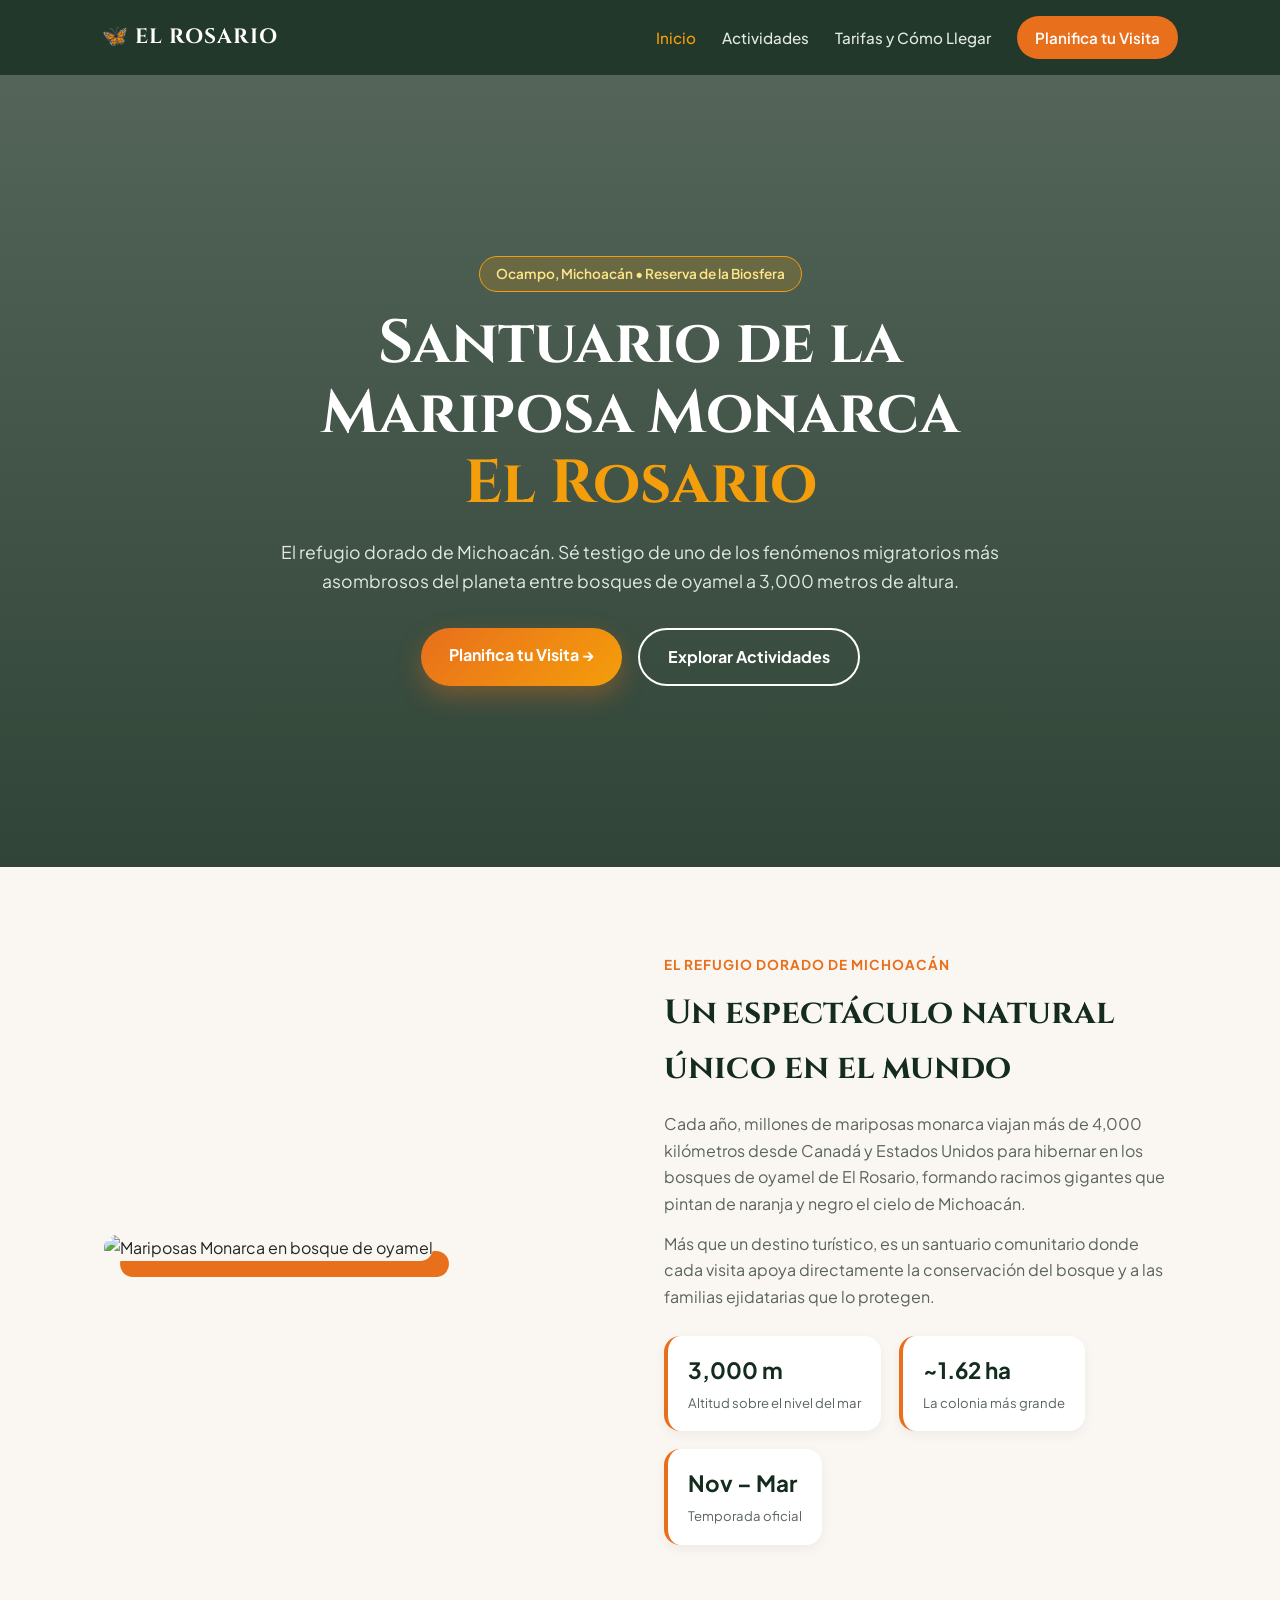
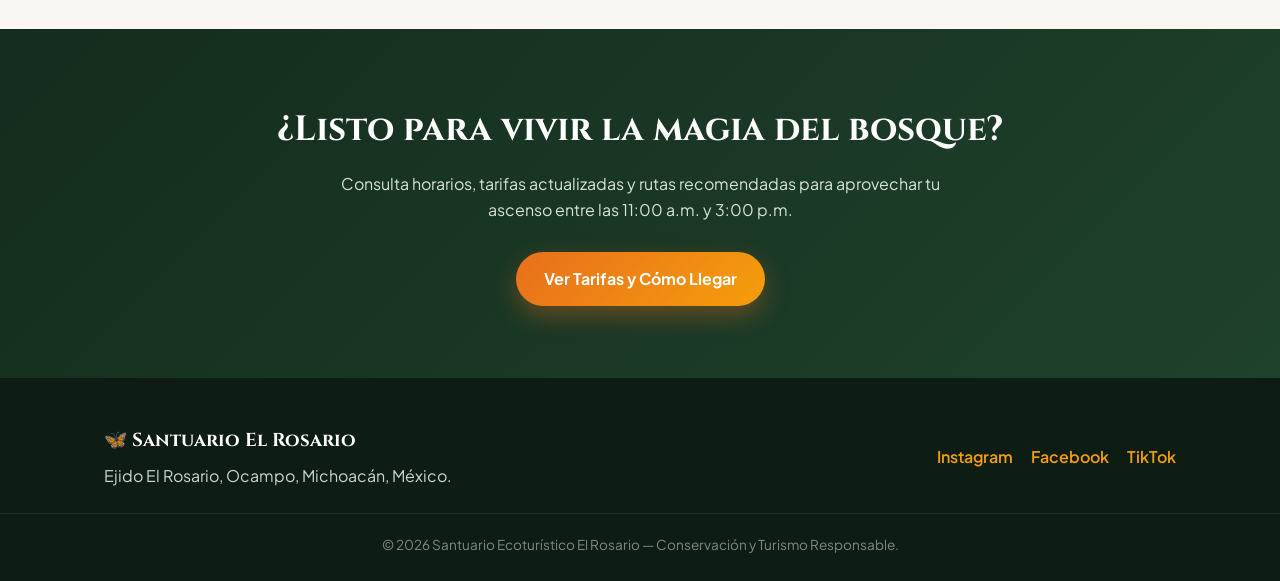
==== index.html @ 0a29eb31 "Initial commit" ====
<!DOCTYPE html>
<html lang="es">
<head>
  <meta charset="UTF-8">
  <meta name="viewport" content="width=device-width, initial-scale=1.0">
  <title>El Rosario | Santuario de la Mariposa Monarca</title>
  <link rel="preconnect" href="https://fonts.googleapis.com">
  <link rel="preconnect" href="https://fonts.gstatic.com" crossorigin>
  <link href="https://fonts.googleapis.com/css2?family=Cinzel:wght@600;700&family=Plus+Jakarta+Sans:wght@400;500;600;700&display=swap" rel="stylesheet">
  <link rel="stylesheet" href="css/style.css">
</head>
<body>

<header class="navbar">
  <a href="index.html" class="brand">🦋 EL ROSARIO</a>
  <nav class="nav-links">
    <a href="index.html" class="active">Inicio</a>
    <a href="actividades.html">Actividades</a>
    <a href="visita.html">Tarifas y Cómo Llegar</a>
    <a href="visita.html#reservar" class="btn-nav">Planifica tu Visita</a>
  </nav>
</header>

<!-- Hero Principal -->
<section class="hero">
  <div class="hero-overlay"></div>
  <div class="hero-content fade-up">
    <span class="pill">Ocampo, Michoacán • Reserva de la Biosfera</span>
    <h1>Santuario de la Mariposa Monarca <span>El Rosario</span></h1>
    <p>El refugio dorado de Michoacán. Sé testigo de uno de los fenómenos migratorios más asombrosos del planeta entre bosques de oyamel a 3,000 metros de altura.</p>
    <div class="hero-actions">
      <a href="visita.html" class="btn-primary">Planifica tu Visita →</a>
      <a href="actividades.html" class="btn-outline">Explorar Actividades</a>
    </div>
  </div>
</section>

<!-- Propuesta de valor / Intro -->
<section class="section">
  <div class="container split-grid">
    <div class="split-img reveal">
      <img src="https://images.unsplash.com/photo-1551029506-0807df4e2031?auto=format&fit=crop&w=800&q=80" alt="Mariposas Monarca en bosque de oyamel">
    </div>
    <div class="split-text reveal">
      <span class="tag">El Refugio Dorado de Michoacán</span>
      <h2>Un espectáculo natural único en el mundo</h2>
      <p>Cada año, millones de mariposas monarca viajan más de 4,000 kilómetros desde Canadá y Estados Unidos para hibernar en los bosques de oyamel de El Rosario, formando racimos gigantes que pintan de naranja y negro el cielo de Michoacán.</p>
      <p>Más que un destino turístico, es un santuario comunitario donde cada visita apoya directamente la conservación del bosque y a las familias ejidatarias que lo protegen.</p>
      <div class="highlights">
        <div class="hl-item">
          <strong>3,000 m</strong>
          <span>Altitud sobre el nivel del mar</span>
        </div>
        <div class="hl-item">
          <strong>~1.62 ha</strong>
          <span>La colonia más grande</span>
        </div>
        <div class="hl-item">
          <strong>Nov – Mar</strong>
          <span>Temporada oficial</span>
        </div>
      </div>
    </div>
  </div>
</section>

<!-- Llamado a la acción -->
<section class="cta-banner reveal">
  <div class="container">
    <h2>¿Listo para vivir la magia del bosque?</h2>
    <p>Consulta horarios, tarifas actualizadas y rutas recomendadas para aprovechar tu ascenso entre las 11:00 a.m. y 3:00 p.m.</p>
    <a href="visita.html" class="btn-primary">Ver Tarifas y Cómo Llegar</a>
  </div>
</section>

<footer class="footer">
  <div class="container footer-content">
    <div>
      <h3>🦋 Santuario El Rosario</h3>
      <p>Ejido El Rosario, Ocampo, Michoacán, México.</p>
    </div>
    <div class="socials">
      <a href="#" aria-label="Instagram">Instagram</a>
      <a href="#" aria-label="Facebook">Facebook</a>
      <a href="#" aria-label="TikTok">TikTok</a>
    </div>
  </div>
  <p class="copy">© 2026 Santuario Ecoturístico El Rosario — Conservación y Turismo Responsable.</p>
</footer>

<script src="js/app.js"></script>
</body>
</html>
---- css/style.css ----
:root {
  --forest: #142c1d;
  --forest-light: #1f422c;
  --monarch: #e86f1c;
  --monarch-glow: #f59e0b;
  --cream: #faf7f2;
  --white: #ffffff;
  --text: #222624;
  --muted: #5a635e;
}

* { box-sizing: border-box; margin: 0; padding: 0; }
html { scroll-behavior: smooth; }

body {
  font-family: 'Plus Jakarta Sans', sans-serif;
  background-color: var(--cream);
  color: var(--text);
  line-height: 1.65;
  overflow-x: hidden;
}

h1, h2, h3, .brand { font-family: 'Cinzel', serif; }

.container { max-width: 1120px; margin: 0 auto; padding: 0 24px; }
.section { padding: 84px 0; }
.bg-soft { background: #f2ece1; }

/* Navbar */
.navbar {
  position: sticky;
  top: 0;
  z-index: 100;
  display: flex;
  justify-content: space-between;
  align-items: center;
  padding: 16px 8%;
  background: rgba(20, 44, 29, 0.94);
  backdrop-filter: blur(10px);
}

.brand {
  color: var(--white);
  text-decoration: none;
  font-size: 1.3rem;
  font-weight: 700;
  letter-spacing: 1px;
}

.nav-links { display: flex; align-items: center; gap: 26px; }
.nav-links a {
  color: #e2e8e4;
  text-decoration: none;
  font-size: 0.95rem;
  font-weight: 500;
  transition: color 0.25s;
}
.nav-links a:hover, .nav-links a.active { color: var(--monarch-glow); }

.btn-nav {
  background: var(--monarch);
  color: var(--white) !important;
  padding: 9px 18px;
  border-radius: 999px;
  font-weight: 600 !important;
}
.btn-nav:hover { background: var(--monarch-glow); }

/* Hero */
.hero {
  position: relative;
  min-height: 88vh;
  display: flex;
  align-items: center;
  justify-content: center;
  text-align: center;
  padding: 80px 24px;
  background: url('https://images.unsplash.com/photo-1551029506-0807df4e2031?auto=format&fit=crop&w=1600&q=80') center/cover no-repeat;
  color: var(--white);
}

.hero-overlay {
  position: absolute;
  inset: 0;
  background: linear-gradient(180deg, rgba(20, 44, 29, 0.72) 0%, rgba(20, 44, 29, 0.88) 100%);
}

.hero-content { position: relative; z-index: 2; max-width: 780px; }

.pill {
  display: inline-block;
  background: rgba(245, 158, 11, 0.18);
  border: 1px solid var(--monarch-glow);
  color: #fde68a;
  padding: 6px 16px;
  border-radius: 999px;
  font-size: 0.85rem;
  font-weight: 600;
  margin-bottom: 18px;
}

.hero h1 { font-size: clamp(2.2rem, 5vw, 3.8rem); line-height: 1.15; margin-bottom: 18px; }
.hero h1 span { color: var(--monarch-glow); display: block; }
.hero p { font-size: 1.1rem; color: #e2e8e4; margin-bottom: 32px; }

.hero-actions { display: flex; justify-content: center; gap: 16px; flex-wrap: wrap; }

.btn-primary, .btn-outline {
  display: inline-block;
  padding: 14px 28px;
  border-radius: 999px;
  text-decoration: none;
  font-weight: 700;
  transition: transform 0.25s, box-shadow 0.25s, background 0.25s;
}

.btn-primary {
  background: linear-gradient(135deg, var(--monarch), var(--monarch-glow));
  color: var(--white);
  box-shadow: 0 10px 25px rgba(232, 111, 28, 0.35);
}
.btn-primary:hover { transform: translateY(-3px); box-shadow: 0 14px 30px rgba(232, 111, 28, 0.5); }

.btn-outline {
  border: 2px solid var(--white);
  color: var(--white);
}
.btn-outline:hover { background: var(--white); color: var(--forest); transform: translateY(-3px); }

/* Page Header (Actividades y Visita) */
.page-header {
  background: linear-gradient(135deg, var(--forest), var(--forest-light));
  color: var(--white);
  text-align: center;
  padding: 80px 24px;
}
.page-header h1 { font-size: clamp(2rem, 4vw, 3rem); margin-bottom: 14px; }
.page-header p { max-width: 680px; margin: 0 auto; color: #d8e2dc; }

/* Split Grid */
.split-grid {
  display: grid;
  grid-template-columns: repeat(auto-fit, minmax(300px, 1fr));
  gap: 48px;
  align-items: center;
}

.split-img img {
  width: 100%;
  border-radius: 22px;
  box-shadow: 16px 16px 0 var(--monarch);
}

.tag {
  display: inline-block;
  color: var(--monarch);
  font-weight: 700;
  font-size: 0.85rem;
  text-transform: uppercase;
  letter-spacing: 1px;
  margin-bottom: 8px;
}

.split-text h2 { font-size: 2.1rem; margin-bottom: 16px; color: var(--forest); }
.split-text p { color: var(--muted); margin-bottom: 14px; }

.highlights { display: flex; gap: 18px; margin-top: 26px; flex-wrap: wrap; }
.hl-item {
  background: var(--white);
  padding: 16px 20px;
  border-radius: 16px;
  border-left: 4px solid var(--monarch);
  box-shadow: 0 4px 12px rgba(0,0,0,0.05);
}
.hl-item strong { display: block; font-size: 1.4rem; color: var(--forest); }
.hl-item span { font-size: 0.82rem; color: var(--muted); }

/* Cards Actividades */
.cards-grid {
  display: grid;
  grid-template-columns: repeat(auto-fit, minmax(300px, 1fr));
  gap: 28px;
}

.activity-card {
  background: var(--white);
  border-radius: 20px;
  overflow: hidden;
  box-shadow: 0 8px 24px rgba(20, 44, 29, 0.08);
  transition: transform 0.3s, box-shadow 0.3s;
}
.activity-card:hover { transform: translateY(-8px); box-shadow: 0 16px 36px rgba(20, 44, 29, 0.14); }
.activity-card img { width: 100%; height: 220px; object-fit: cover; transition: transform 0.4s; }
.activity-card:hover img { transform: scale(1.05); }
.card-body { padding: 24px; }
.card-body h3 { color: var(--forest); margin-bottom: 10px; font-size: 1.3rem; }
.card-body p { color: var(--muted); font-size: 0.95rem; }

/* Tarifas y Horarios */
.info-grid {
  display: grid;
  grid-template-columns: repeat(auto-fit, minmax(320px, 1fr));
  gap: 32px;
}

.info-card {
  background: var(--white);
  padding: 36px;
  border-radius: 22px;
  box-shadow: 0 8px 24px rgba(20, 44, 29, 0.06);
}
.info-card h2 { color: var(--forest); margin-bottom: 20px; }

.info-list { list-style: none; display: flex; flex-direction: column; gap: 14px; color: var(--muted); }
.info-list strong { color: var(--forest); }

.price-list { list-style: none; display: flex; flex-direction: column; gap: 12px; }
.price-list li {
  display: flex;
  justify-content: space-between;
  padding-bottom: 10px;
  border-bottom: 1px dashed #dcd6cc;
}
.price-list strong { color: var(--monarch); }

.note {
  margin-top: 20px;
  padding: 14px;
  background: #edf5ef;
  border-radius: 12px;
  font-size: 0.9rem;
  color: var(--forest);
}

.map-box { border-radius: 20px; overflow: hidden; box-shadow: 0 10px 30px rgba(0,0,0,0.1); }

/* CTA Banner */
.cta-banner {
  background: linear-gradient(135deg, var(--forest), var(--forest-light));
  color: var(--white);
  text-align: center;
  padding: 72px 24px;
}
.cta-banner h2 { font-size: 2.2rem; margin-bottom: 12px; }
.cta-banner p { max-width: 600px; margin: 0 auto 28px; color: #d8e2dc; }

/* Footer */
.footer { background: #0d1d13; color: #cbd5cf; padding: 48px 0 24px; }
.footer-content { display: flex; justify-content: space-between; align-items: center; flex-wrap: wrap; gap: 20px; margin-bottom: 24px; }
.footer h3 { color: var(--white); margin-bottom: 6px; }
.socials { display: flex; gap: 18px; }
.socials a { color: var(--monarch-glow); text-decoration: none; font-weight: 600; }
.copy { text-align: center; font-size: 0.85rem; color: #7c8c82; border-top: 1px solid #1d3325; padding-top: 20px; }

/* Animaciones */
.fade-up {
  animation: fadeUp 0.9s ease forwards;
}
@keyframes fadeUp {
  from { opacity: 0; transform: translateY(28px); }
  to { opacity: 1; transform: translateY(0); }
}

.reveal {
  opacity: 0;
  transform: translateY(32px);
  transition: opacity 0.7s ease, transform 0.7s ease;
}
.reveal.visible {
  opacity: 1;
  transform: translateY(0);
}

@media (max-width: 720px) {
  .navbar { flex-direction: column; gap: 14px; }
  .nav-links { flex-wrap: wrap; justify-content: center; gap: 14px; }
}
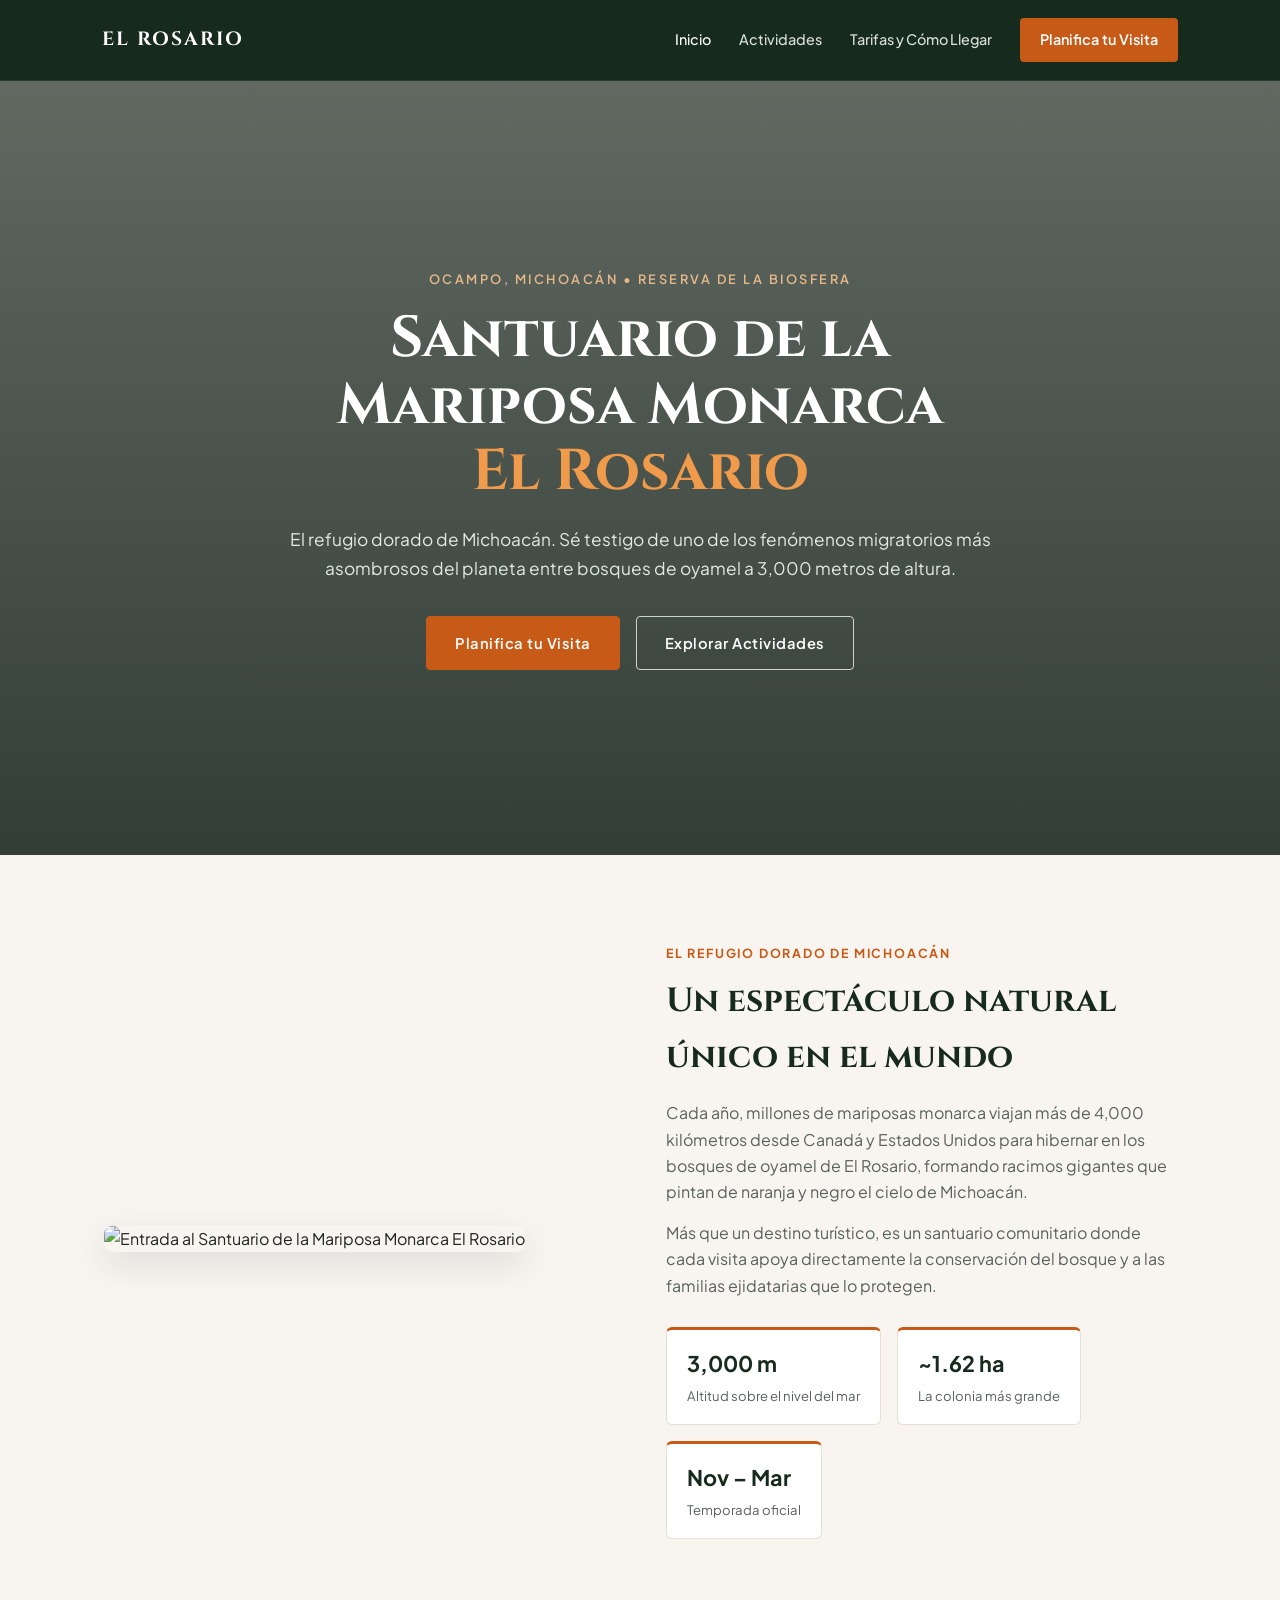
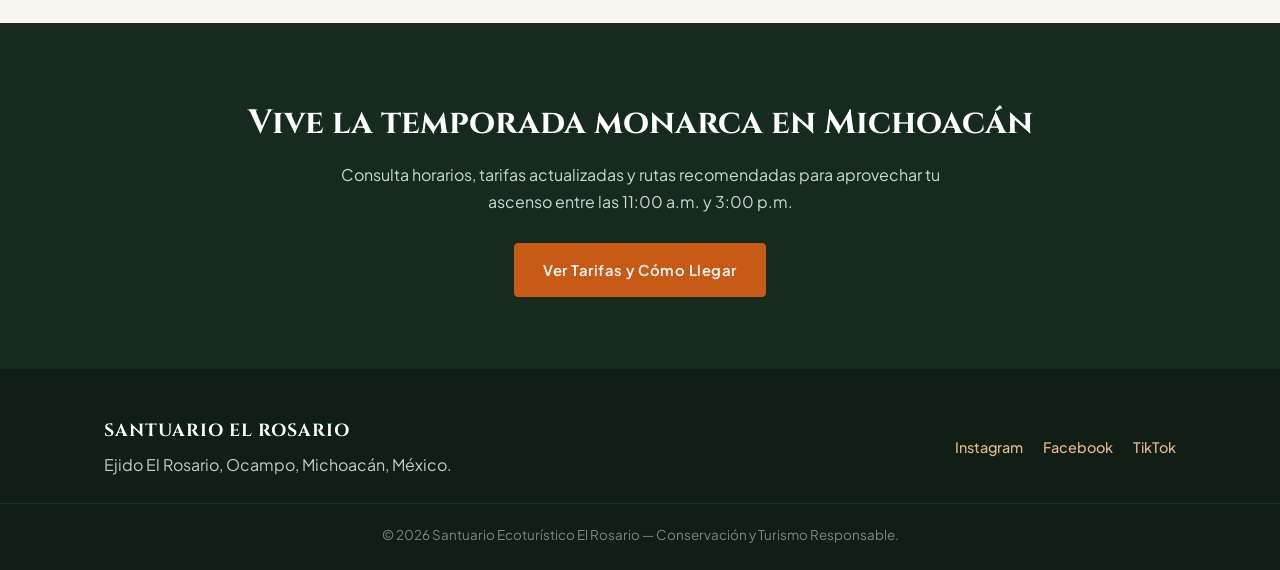
==== commit 5aa844ec: "MMonaracV1" ====
--- a/index.html
+++ b/index.html
@@ -12,7 +12,7 @@
 <body>
 
 <header class="navbar">
-  <a href="index.html" class="brand">🦋 EL ROSARIO</a>
+  <a href="index.html" class="brand">EL ROSARIO</a>
   <nav class="nav-links">
     <a href="index.html" class="active">Inicio</a>
     <a href="actividades.html">Actividades</a>
@@ -21,25 +21,23 @@
   </nav>
 </header>
 
-<!-- Hero Principal -->
 <section class="hero">
   <div class="hero-overlay"></div>
   <div class="hero-content fade-up">
-    <span class="pill">Ocampo, Michoacán • Reserva de la Biosfera</span>
+    <span class="eyebrow">Ocampo, Michoacán • Reserva de la Biosfera</span>
     <h1>Santuario de la Mariposa Monarca <span>El Rosario</span></h1>
     <p>El refugio dorado de Michoacán. Sé testigo de uno de los fenómenos migratorios más asombrosos del planeta entre bosques de oyamel a 3,000 metros de altura.</p>
     <div class="hero-actions">
-      <a href="visita.html" class="btn-primary">Planifica tu Visita →</a>
+      <a href="visita.html" class="btn-primary">Planifica tu Visita</a>
       <a href="actividades.html" class="btn-outline">Explorar Actividades</a>
     </div>
   </div>
 </section>
 
-<!-- Propuesta de valor / Intro -->
 <section class="section">
   <div class="container split-grid">
     <div class="split-img reveal">
-      <img src="https://images.unsplash.com/photo-1551029506-0807df4e2031?auto=format&fit=crop&w=800&q=80" alt="Mariposas Monarca en bosque de oyamel">
+      <img src="img/santuario.jpg" alt="Entrada al Santuario de la Mariposa Monarca El Rosario">
     </div>
     <div class="split-text reveal">
       <span class="tag">El Refugio Dorado de Michoacán</span>
@@ -64,10 +62,9 @@
   </div>
 </section>
 
-<!-- Llamado a la acción -->
 <section class="cta-banner reveal">
   <div class="container">
-    <h2>¿Listo para vivir la magia del bosque?</h2>
+    <h2>Vive la temporada monarca en Michoacán</h2>
     <p>Consulta horarios, tarifas actualizadas y rutas recomendadas para aprovechar tu ascenso entre las 11:00 a.m. y 3:00 p.m.</p>
     <a href="visita.html" class="btn-primary">Ver Tarifas y Cómo Llegar</a>
   </div>
@@ -76,13 +73,13 @@
 <footer class="footer">
   <div class="container footer-content">
     <div>
-      <h3>🦋 Santuario El Rosario</h3>
+      <h3>SANTUARIO EL ROSARIO</h3>
       <p>Ejido El Rosario, Ocampo, Michoacán, México.</p>
     </div>
     <div class="socials">
-      <a href="#" aria-label="Instagram">Instagram</a>
-      <a href="#" aria-label="Facebook">Facebook</a>
-      <a href="#" aria-label="TikTok">TikTok</a>
+      <a href="#">Instagram</a>
+      <a href="#">Facebook</a>
+      <a href="#">TikTok</a>
     </div>
   </div>
   <p class="copy">© 2026 Santuario Ecoturístico El Rosario — Conservación y Turismo Responsable.</p>
--- a/css/style.css
+++ b/css/style.css
@@ -1,12 +1,13 @@
 :root {
-  --forest: #142c1d;
-  --forest-light: #1f422c;
-  --monarch: #e86f1c;
-  --monarch-glow: #f59e0b;
-  --cream: #faf7f2;
+  --forest: #172a1e;
+  --forest-mid: #233d2c;
+  --monarch: #c85a17;
+  --monarch-hover: #a84910;
+  --cream: #f8f5f0;
   --white: #ffffff;
-  --text: #222624;
-  --muted: #5a635e;
+  --text: #1f2421;
+  --muted: #59615c;
+  --border: #e5dfd5;
 }
 
 * { box-sizing: border-box; margin: 0; padding: 0; }
@@ -24,7 +25,7 @@
 
 .container { max-width: 1120px; margin: 0 auto; padding: 0 24px; }
 .section { padding: 84px 0; }
-.bg-soft { background: #f2ece1; }
+.bg-soft { background: #efeae0; }
 
 /* Navbar */
 .navbar {
@@ -34,145 +35,154 @@
   display: flex;
   justify-content: space-between;
   align-items: center;
-  padding: 16px 8%;
-  background: rgba(20, 44, 29, 0.94);
-  backdrop-filter: blur(10px);
+  padding: 18px 8%;
+  background: var(--forest);
+  border-bottom: 1px solid rgba(255, 255, 255, 0.08);
 }
 
 .brand {
   color: var(--white);
   text-decoration: none;
-  font-size: 1.3rem;
+  font-size: 1.2rem;
   font-weight: 700;
-  letter-spacing: 1px;
-}
-
-.nav-links { display: flex; align-items: center; gap: 26px; }
+  letter-spacing: 2px;
+}
+
+.nav-links { display: flex; align-items: center; gap: 28px; }
 .nav-links a {
-  color: #e2e8e4;
+  color: #d9e0dc;
   text-decoration: none;
-  font-size: 0.95rem;
+  font-size: 0.9rem;
   font-weight: 500;
-  transition: color 0.25s;
-}
-.nav-links a:hover, .nav-links a.active { color: var(--monarch-glow); }
+  transition: color 0.2s;
+}
+.nav-links a:hover, .nav-links a.active { color: var(--white); }
 
 .btn-nav {
   background: var(--monarch);
   color: var(--white) !important;
-  padding: 9px 18px;
-  border-radius: 999px;
+  padding: 10px 20px;
+  border-radius: 4px;
   font-weight: 600 !important;
-}
-.btn-nav:hover { background: var(--monarch-glow); }
+  transition: background 0.2s;
+}
+.btn-nav:hover { background: var(--monarch-hover); }
 
 /* Hero */
 .hero {
   position: relative;
-  min-height: 88vh;
+  min-height: 86vh;
   display: flex;
   align-items: center;
   justify-content: center;
   text-align: center;
   padding: 80px 24px;
-  background: url('https://images.unsplash.com/photo-1551029506-0807df4e2031?auto=format&fit=crop&w=1600&q=80') center/cover no-repeat;
+  background: url('../img/mariposas.jpg') center/cover no-repeat;
   color: var(--white);
 }
 
 .hero-overlay {
   position: absolute;
   inset: 0;
-  background: linear-gradient(180deg, rgba(20, 44, 29, 0.72) 0%, rgba(20, 44, 29, 0.88) 100%);
-}
-
-.hero-content { position: relative; z-index: 2; max-width: 780px; }
-
-.pill {
+  background: linear-gradient(180deg, rgba(16, 30, 21, 0.65) 0%, rgba(16, 30, 21, 0.85) 100%);
+}
+
+.hero-content { position: relative; z-index: 2; max-width: 760px; }
+
+.eyebrow {
   display: inline-block;
-  background: rgba(245, 158, 11, 0.18);
-  border: 1px solid var(--monarch-glow);
-  color: #fde68a;
-  padding: 6px 16px;
-  border-radius: 999px;
-  font-size: 0.85rem;
+  font-size: 0.8rem;
   font-weight: 600;
-  margin-bottom: 18px;
-}
-
-.hero h1 { font-size: clamp(2.2rem, 5vw, 3.8rem); line-height: 1.15; margin-bottom: 18px; }
-.hero h1 span { color: var(--monarch-glow); display: block; }
-.hero p { font-size: 1.1rem; color: #e2e8e4; margin-bottom: 32px; }
+  letter-spacing: 2.5px;
+  text-transform: uppercase;
+  color: #e6b88a;
+  margin-bottom: 16px;
+}
+
+.hero h1 { font-size: clamp(2.2rem, 5vw, 3.6rem); line-height: 1.15; margin-bottom: 20px; }
+.hero h1 span { color: #f09a4b; display: block; }
+.hero p { font-size: 1.08rem; color: #e4e8e5; margin-bottom: 34px; }
 
 .hero-actions { display: flex; justify-content: center; gap: 16px; flex-wrap: wrap; }
 
+/* Botones naturales y sobrios */
 .btn-primary, .btn-outline {
   display: inline-block;
   padding: 14px 28px;
-  border-radius: 999px;
+  border-radius: 4px;
   text-decoration: none;
-  font-weight: 700;
-  transition: transform 0.25s, box-shadow 0.25s, background 0.25s;
+  font-size: 0.92rem;
+  font-weight: 600;
+  letter-spacing: 0.5px;
+  transition: background 0.2s, color 0.2s, border-color 0.2s;
 }
 
 .btn-primary {
-  background: linear-gradient(135deg, var(--monarch), var(--monarch-glow));
-  color: var(--white);
-  box-shadow: 0 10px 25px rgba(232, 111, 28, 0.35);
-}
-.btn-primary:hover { transform: translateY(-3px); box-shadow: 0 14px 30px rgba(232, 111, 28, 0.5); }
+  background: var(--monarch);
+  color: var(--white);
+  border: 1px solid var(--monarch);
+}
+.btn-primary:hover {
+  background: var(--monarch-hover);
+  border-color: var(--monarch-hover);
+}
 
 .btn-outline {
-  border: 2px solid var(--white);
-  color: var(--white);
-}
-.btn-outline:hover { background: var(--white); color: var(--forest); transform: translateY(-3px); }
-
-/* Page Header (Actividades y Visita) */
+  background: transparent;
+  border: 1px solid rgba(255, 255, 255, 0.75);
+  color: var(--white);
+}
+.btn-outline:hover {
+  background: var(--white);
+  color: var(--forest);
+}
+
+/* Page Header */
 .page-header {
-  background: linear-gradient(135deg, var(--forest), var(--forest-light));
+  background: var(--forest);
   color: var(--white);
   text-align: center;
-  padding: 80px 24px;
-}
-.page-header h1 { font-size: clamp(2rem, 4vw, 3rem); margin-bottom: 14px; }
-.page-header p { max-width: 680px; margin: 0 auto; color: #d8e2dc; }
+  padding: 76px 24px;
+}
+.page-header h1 { font-size: clamp(2rem, 4vw, 2.9rem); margin-bottom: 14px; }
+.page-header p { max-width: 660px; margin: 0 auto; color: #cfd8d3; }
 
 /* Split Grid */
 .split-grid {
   display: grid;
   grid-template-columns: repeat(auto-fit, minmax(300px, 1fr));
-  gap: 48px;
+  gap: 52px;
   align-items: center;
 }
 
 .split-img img {
   width: 100%;
-  border-radius: 22px;
-  box-shadow: 16px 16px 0 var(--monarch);
+  border-radius: 8px;
+  box-shadow: 0 12px 32px rgba(23, 42, 30, 0.12);
 }
 
 .tag {
   display: inline-block;
   color: var(--monarch);
   font-weight: 700;
-  font-size: 0.85rem;
+  font-size: 0.78rem;
   text-transform: uppercase;
-  letter-spacing: 1px;
-  margin-bottom: 8px;
+  letter-spacing: 1.8px;
+  margin-bottom: 10px;
 }
 
 .split-text h2 { font-size: 2.1rem; margin-bottom: 16px; color: var(--forest); }
 .split-text p { color: var(--muted); margin-bottom: 14px; }
 
-.highlights { display: flex; gap: 18px; margin-top: 26px; flex-wrap: wrap; }
+.highlights { display: flex; gap: 16px; margin-top: 28px; flex-wrap: wrap; }
 .hl-item {
   background: var(--white);
   padding: 16px 20px;
-  border-radius: 16px;
-  border-left: 4px solid var(--monarch);
-  box-shadow: 0 4px 12px rgba(0,0,0,0.05);
-}
-.hl-item strong { display: block; font-size: 1.4rem; color: var(--forest); }
+  border-radius: 6px;
+  border: 1px solid var(--border);
+  border-top: 3px solid var(--monarch);
+}
+.hl-item strong { display: block; font-size: 1.35rem; color: var(--forest); }
 .hl-item span { font-size: 0.82rem; color: var(--muted); }
 
 /* Cards Actividades */
@@ -184,16 +194,15 @@
 
 .activity-card {
   background: var(--white);
-  border-radius: 20px;
+  border-radius: 8px;
   overflow: hidden;
-  box-shadow: 0 8px 24px rgba(20, 44, 29, 0.08);
-  transition: transform 0.3s, box-shadow 0.3s;
-}
-.activity-card:hover { transform: translateY(-8px); box-shadow: 0 16px 36px rgba(20, 44, 29, 0.14); }
-.activity-card img { width: 100%; height: 220px; object-fit: cover; transition: transform 0.4s; }
-.activity-card:hover img { transform: scale(1.05); }
+  border: 1px solid var(--border);
+  transition: transform 0.25s, box-shadow 0.25s;
+}
+.activity-card:hover { transform: translateY(-4px); box-shadow: 0 12px 28px rgba(23, 42, 30, 0.08); }
+.activity-card img { width: 100%; height: 230px; object-fit: cover; }
 .card-body { padding: 24px; }
-.card-body h3 { color: var(--forest); margin-bottom: 10px; font-size: 1.3rem; }
+.card-body h3 { color: var(--forest); margin-bottom: 10px; font-size: 1.25rem; }
 .card-body p { color: var(--muted); font-size: 0.95rem; }
 
 /* Tarifas y Horarios */
@@ -206,8 +215,8 @@
 .info-card {
   background: var(--white);
   padding: 36px;
-  border-radius: 22px;
-  box-shadow: 0 8px 24px rgba(20, 44, 29, 0.06);
+  border-radius: 8px;
+  border: 1px solid var(--border);
 }
 .info-card h2 { color: var(--forest); margin-bottom: 20px; }
 
@@ -219,52 +228,51 @@
   display: flex;
   justify-content: space-between;
   padding-bottom: 10px;
-  border-bottom: 1px dashed #dcd6cc;
+  border-bottom: 1px solid var(--border);
 }
 .price-list strong { color: var(--monarch); }
 
 .note {
-  margin-top: 20px;
-  padding: 14px;
-  background: #edf5ef;
-  border-radius: 12px;
+  margin-top: 22px;
+  padding: 14px 16px;
+  background: #f2f5f3;
+  border-left: 3px solid var(--forest);
   font-size: 0.9rem;
   color: var(--forest);
 }
 
-.map-box { border-radius: 20px; overflow: hidden; box-shadow: 0 10px 30px rgba(0,0,0,0.1); }
+.map-box { border-radius: 8px; overflow: hidden; border: 1px solid var(--border); }
 
 /* CTA Banner */
 .cta-banner {
-  background: linear-gradient(135deg, var(--forest), var(--forest-light));
+  background: var(--forest);
   color: var(--white);
   text-align: center;
   padding: 72px 24px;
 }
-.cta-banner h2 { font-size: 2.2rem; margin-bottom: 12px; }
-.cta-banner p { max-width: 600px; margin: 0 auto 28px; color: #d8e2dc; }
+.cta-banner h2 { font-size: 2.1rem; margin-bottom: 12px; }
+.cta-banner p { max-width: 600px; margin: 0 auto 28px; color: #cfd8d3; }
 
 /* Footer */
-.footer { background: #0d1d13; color: #cbd5cf; padding: 48px 0 24px; }
+.footer { background: #101e15; color: #c4ccc7; padding: 48px 0 24px; }
 .footer-content { display: flex; justify-content: space-between; align-items: center; flex-wrap: wrap; gap: 20px; margin-bottom: 24px; }
-.footer h3 { color: var(--white); margin-bottom: 6px; }
-.socials { display: flex; gap: 18px; }
-.socials a { color: var(--monarch-glow); text-decoration: none; font-weight: 600; }
-.copy { text-align: center; font-size: 0.85rem; color: #7c8c82; border-top: 1px solid #1d3325; padding-top: 20px; }
-
-/* Animaciones */
-.fade-up {
-  animation: fadeUp 0.9s ease forwards;
-}
+.footer h3 { color: var(--white); margin-bottom: 6px; font-size: 1.1rem; letter-spacing: 1px; }
+.socials { display: flex; gap: 20px; }
+.socials a { color: #e6b88a; text-decoration: none; font-size: 0.9rem; font-weight: 500; }
+.socials a:hover { color: var(--white); }
+.copy { text-align: center; font-size: 0.84rem; color: #7c8881; border-top: 1px solid #1e3325; padding-top: 20px; }
+
+/* Animaciones suaves */
+.fade-up { animation: fadeUp 0.8s ease forwards; }
 @keyframes fadeUp {
-  from { opacity: 0; transform: translateY(28px); }
+  from { opacity: 0; transform: translateY(20px); }
   to { opacity: 1; transform: translateY(0); }
 }
 
 .reveal {
   opacity: 0;
-  transform: translateY(32px);
-  transition: opacity 0.7s ease, transform 0.7s ease;
+  transform: translateY(24px);
+  transition: opacity 0.65s ease, transform 0.65s ease;
 }
 .reveal.visible {
   opacity: 1;
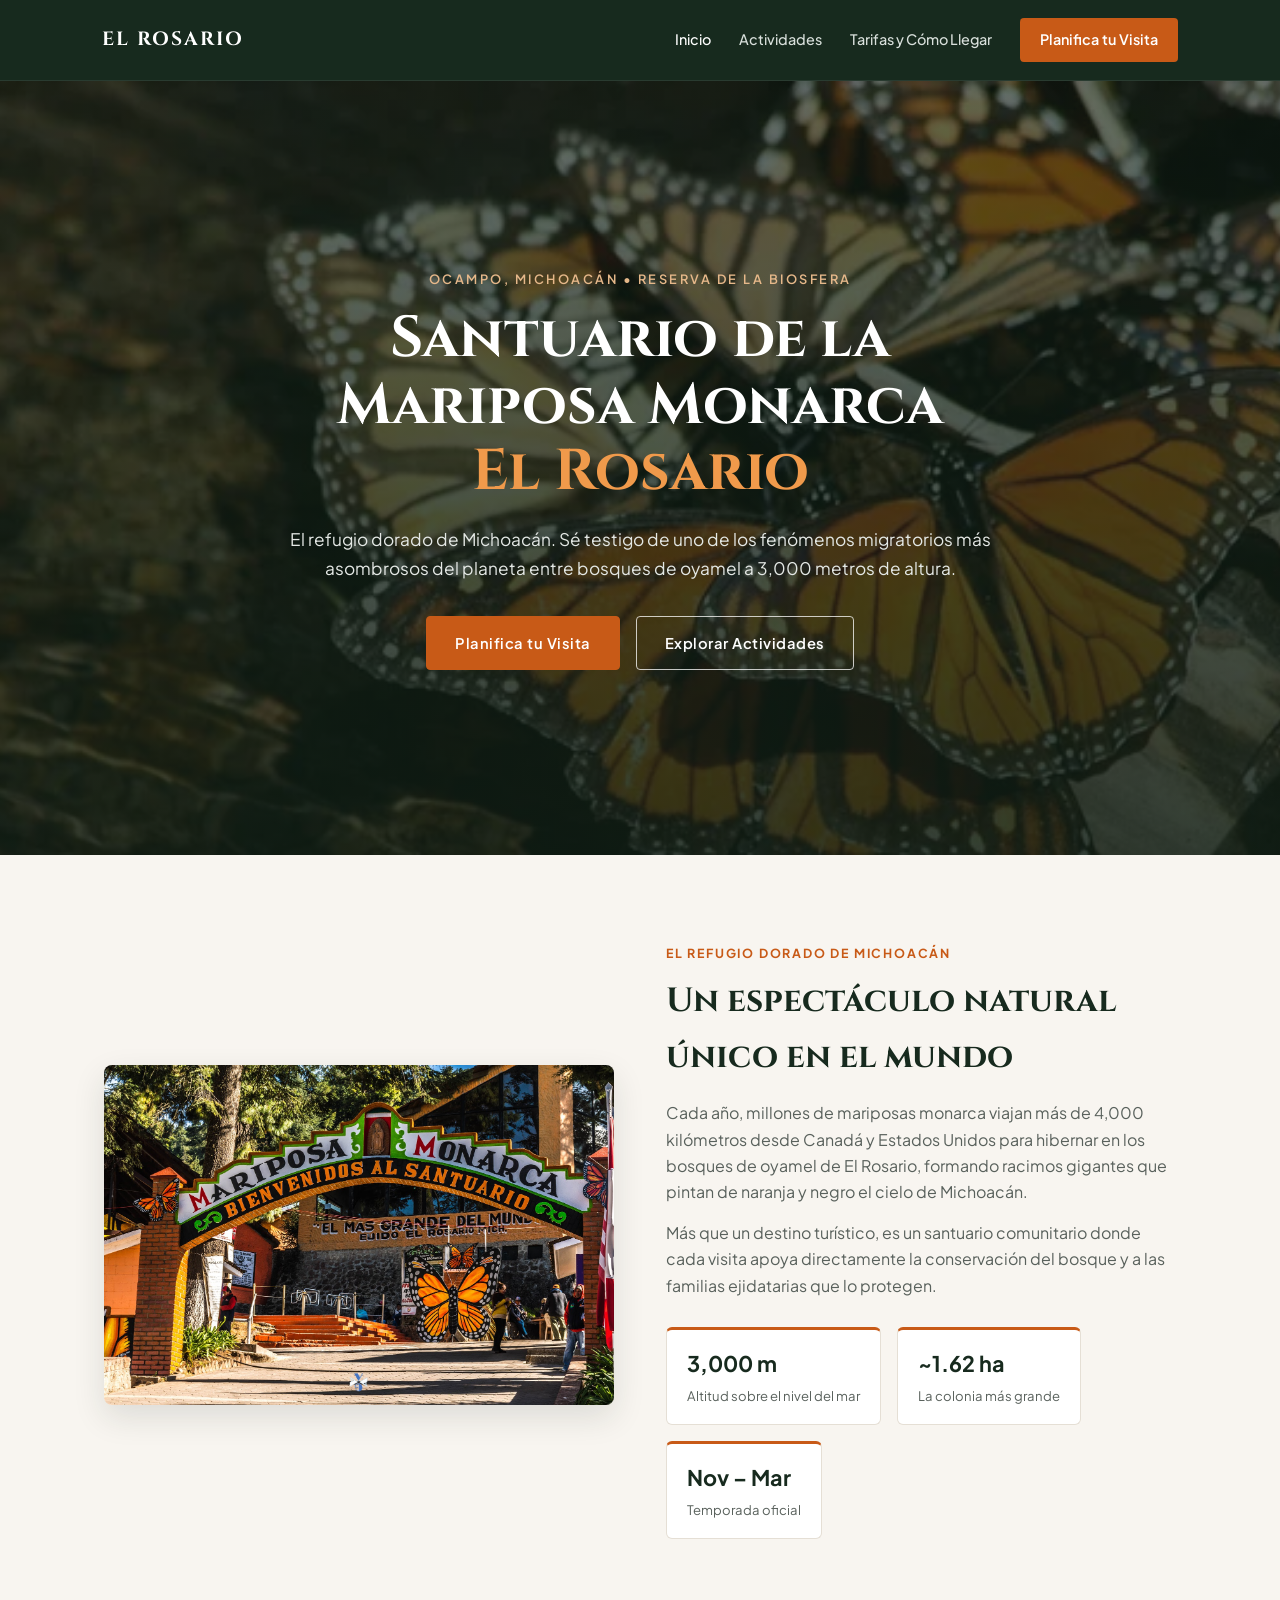
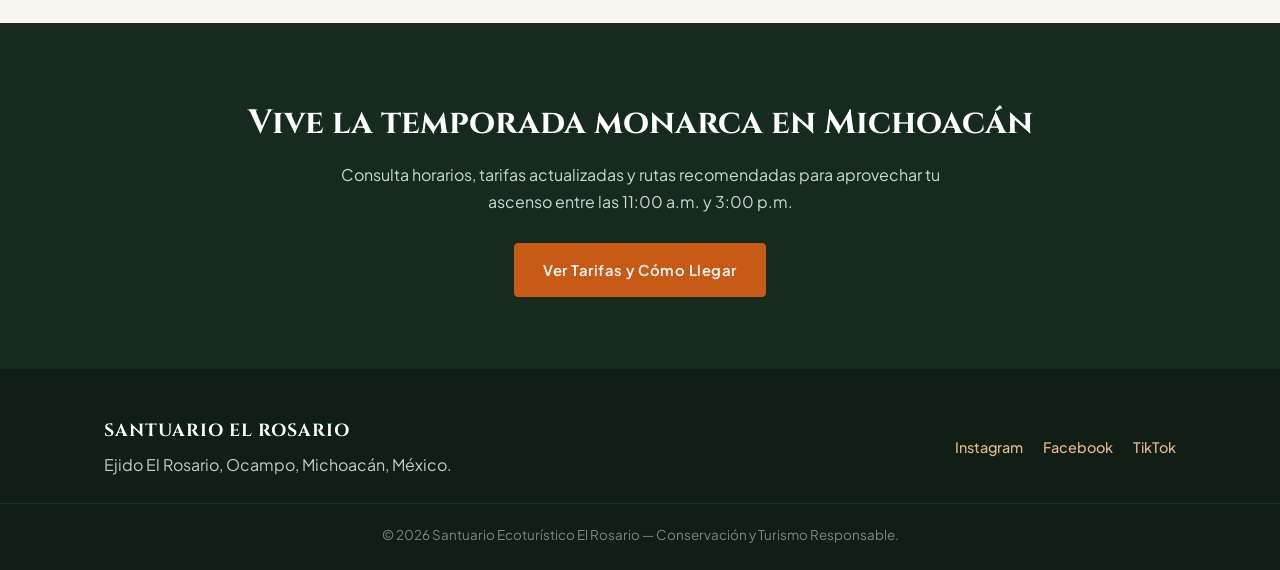
==== commit 1affd9ba: "MMonaracIMGV1.1" ====
(no text change in the page or its own stylesheets)
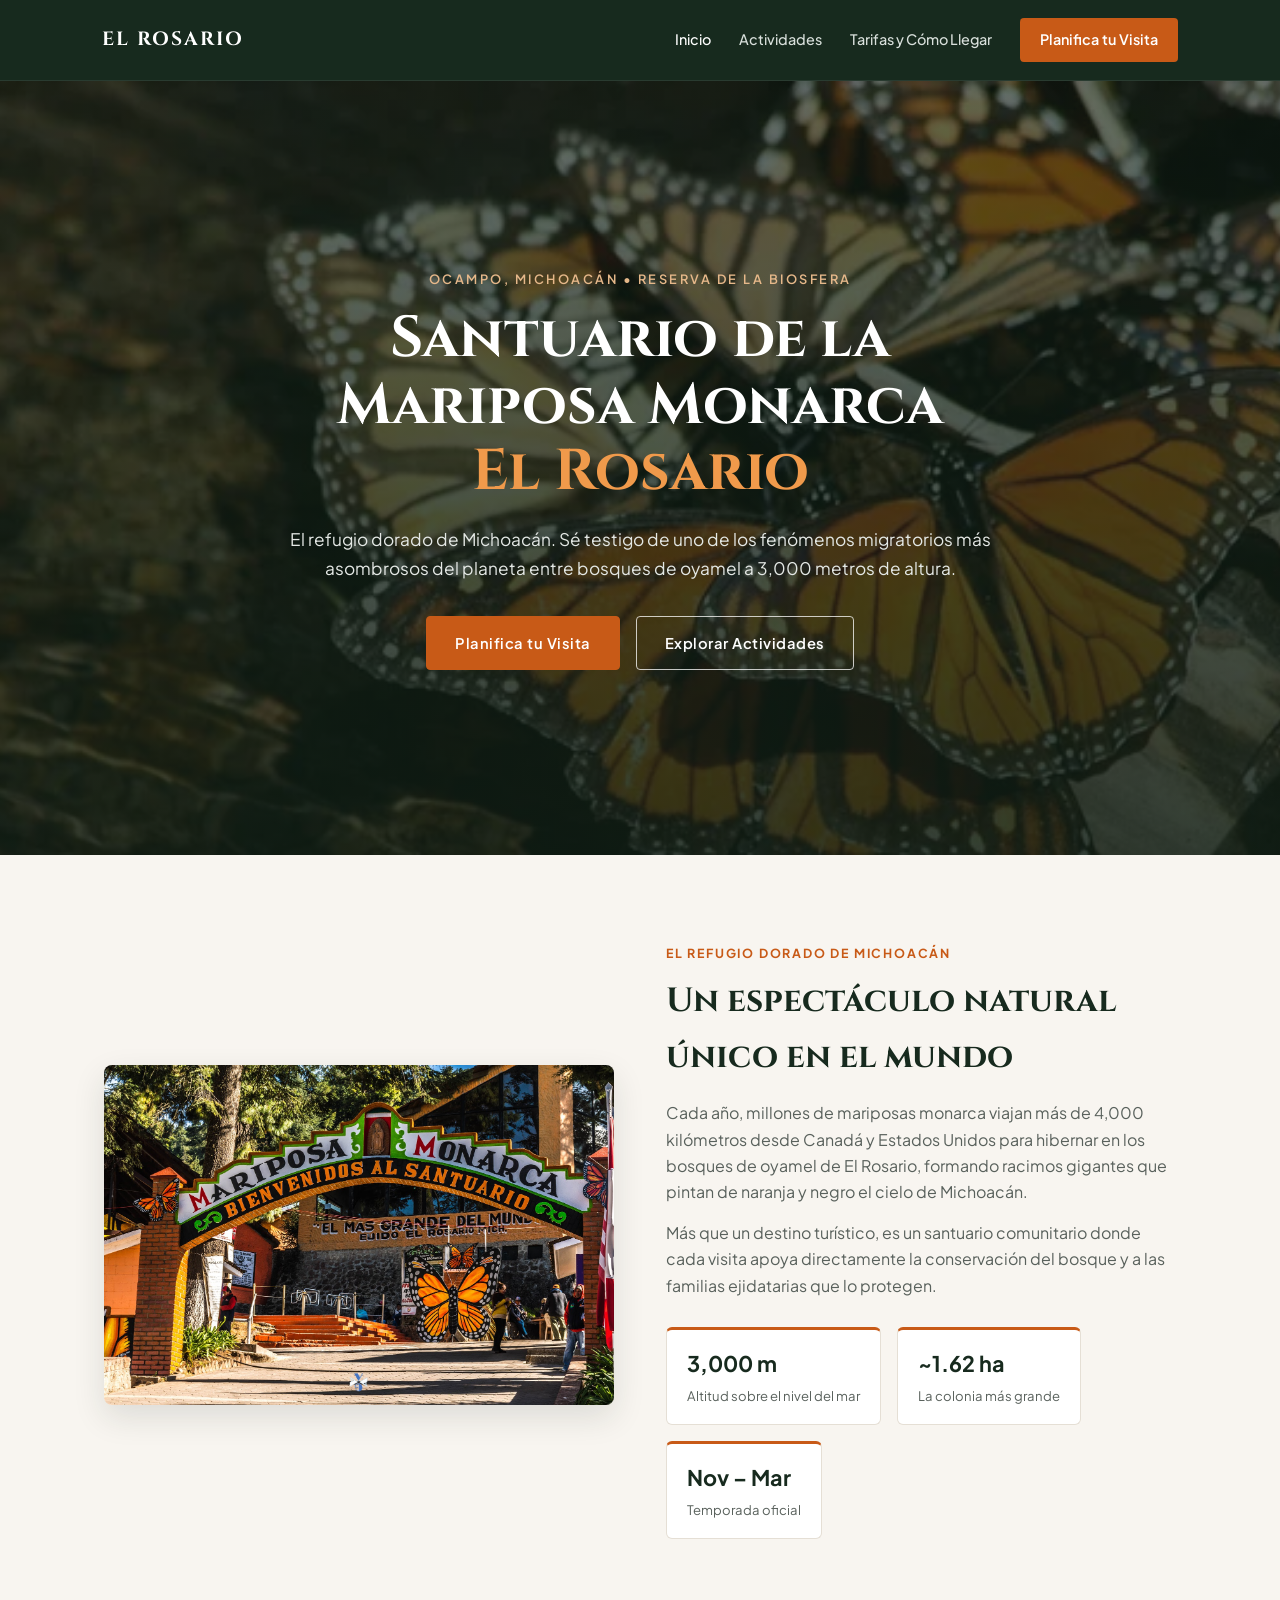
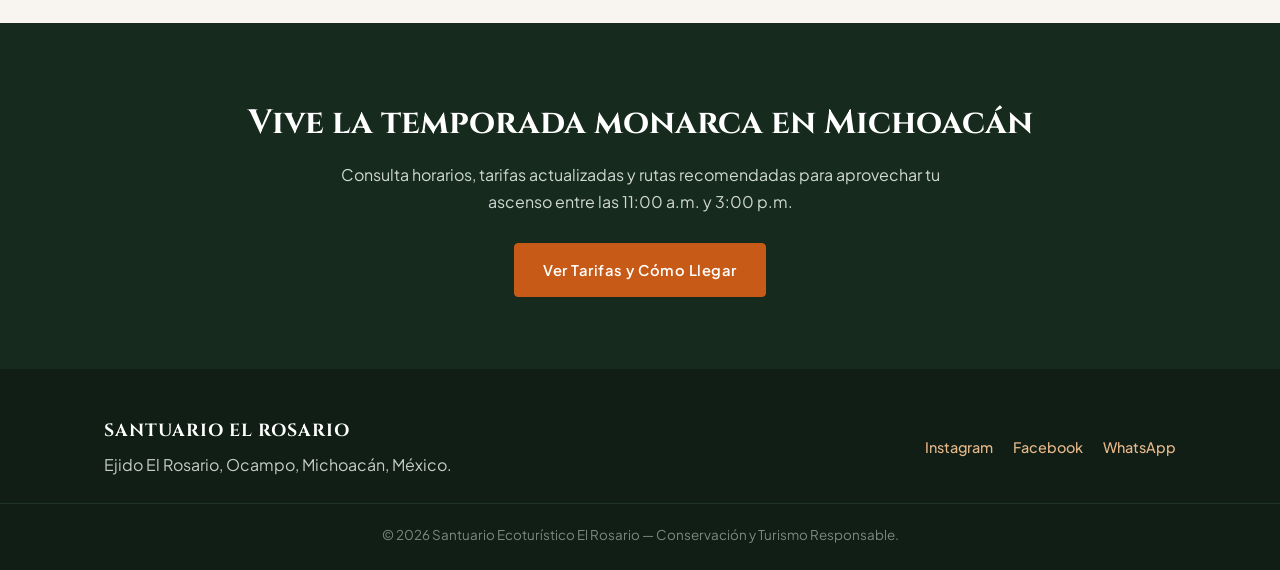
==== commit 7bcb493a: "MMonaracIMGV1.2" ====
--- a/index.html
+++ b/index.html
@@ -77,9 +77,9 @@
       <p>Ejido El Rosario, Ocampo, Michoacán, México.</p>
     </div>
     <div class="socials">
-      <a href="#">Instagram</a>
-      <a href="#">Facebook</a>
-      <a href="#">TikTok</a>
+      <a href="https://www.instagram.com/santuariomonarcaelrosario?gwpx=MTR1aW50cjhocXR1YQ==" target="_blank" rel="noopener">Instagram</a>
+      <a href="https://www.facebook.com/share/19ucfzfrtS/?mibextid=wwXIfr" target="_blank" rel="noopener">Facebook</a>
+      <a href="https://wa.me/15129527858" target="_blank" rel="noopener">WhatsApp</a>
     </div>
   </div>
   <p class="copy">© 2026 Santuario Ecoturístico El Rosario — Conservación y Turismo Responsable.</p>
